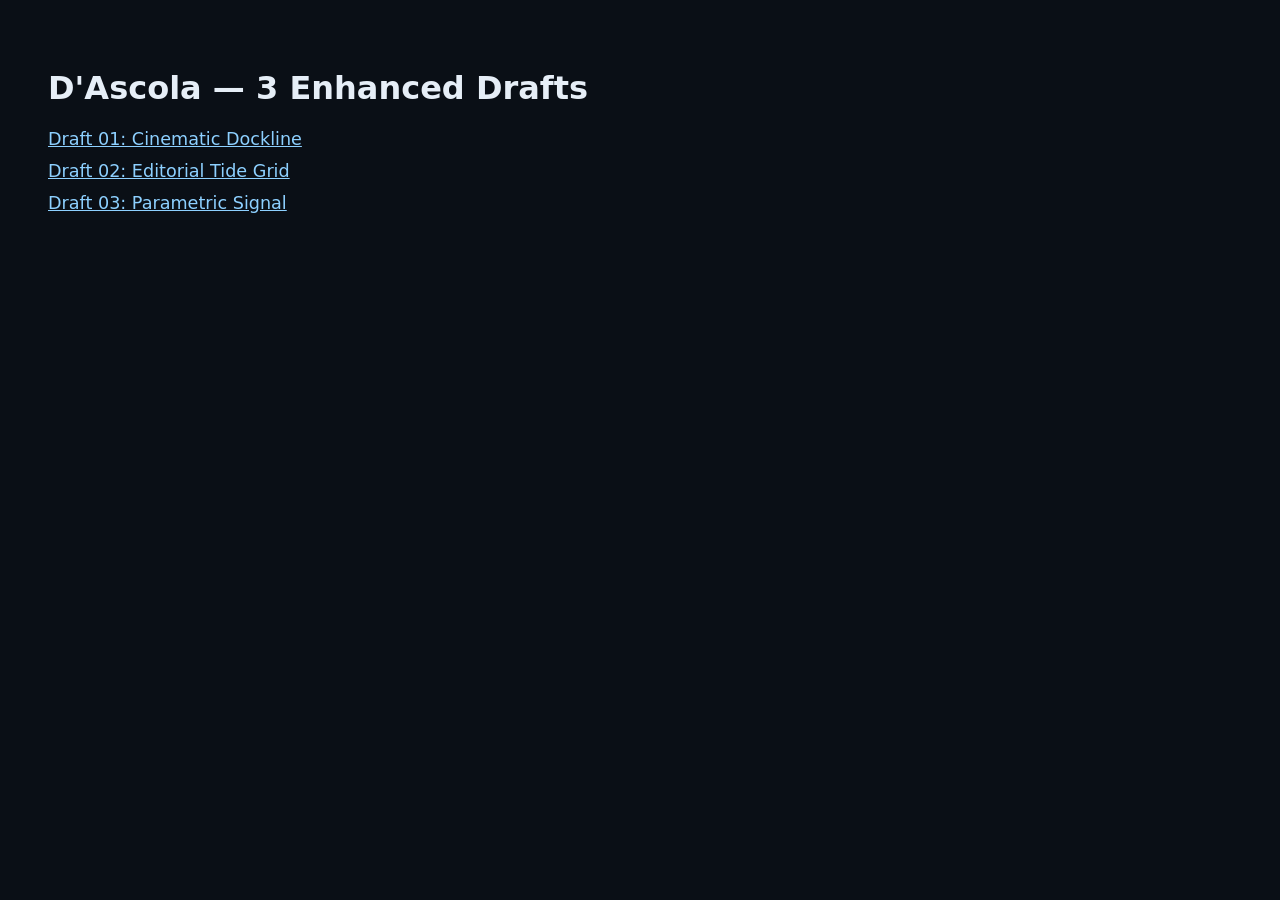
==== drafts/index.html @ a3f35da0 "Create three avant-garde website draft concepts with GSAP interactions" ====
<!doctype html><html lang="en"><head><meta charset="utf-8"><meta name="viewport" content="width=device-width,initial-scale=1"><title>D'Ascola Draft Deck</title><style>body{font-family:system-ui;background:#0a0f16;color:#e6eef7;padding:40px}a{display:block;color:#8dd0ff;margin:12px 0;font-size:1.1rem}</style></head><body><h1>D'Ascola — 3 Enhanced Drafts</h1><a href="draft-01-cinematic.html">Draft 01: Cinematic Dockline</a><a href="draft-02-editorial.html">Draft 02: Editorial Tide Grid</a><a href="draft-03-parametric.html">Draft 03: Parametric Signal</a></body></html>
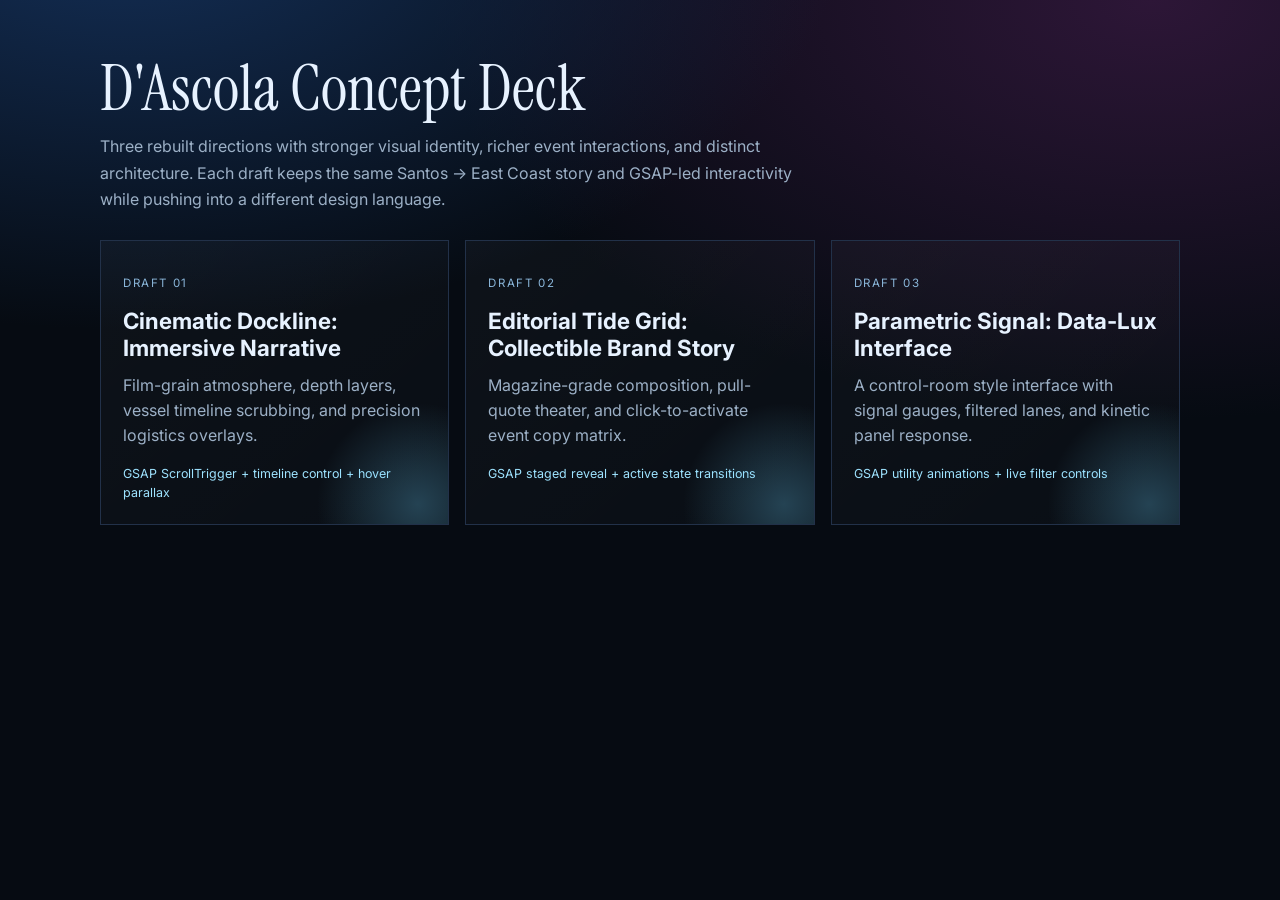
==== commit ba3aca85: "Rebuild all three D'Ascola concept drafts with distinct art directions" ====
--- a/drafts/index.html
+++ b/drafts/index.html
@@ -1 +1,84 @@
-<!doctype html><html lang="en"><head><meta charset="utf-8"><meta name="viewport" content="width=device-width,initial-scale=1"><title>D'Ascola Draft Deck</title><style>body{font-family:system-ui;background:#0a0f16;color:#e6eef7;padding:40px}a{display:block;color:#8dd0ff;margin:12px 0;font-size:1.1rem}</style></head><body><h1>D'Ascola — 3 Enhanced Drafts</h1><a href="draft-01-cinematic.html">Draft 01: Cinematic Dockline</a><a href="draft-02-editorial.html">Draft 02: Editorial Tide Grid</a><a href="draft-03-parametric.html">Draft 03: Parametric Signal</a></body></html>
+<!doctype html>
+<html lang="en">
+<head>
+  <meta charset="UTF-8" />
+  <meta name="viewport" content="width=device-width, initial-scale=1.0" />
+  <title>D'Ascola Concept Deck — Three New Directions</title>
+  <link rel="preconnect" href="https://fonts.googleapis.com">
+  <link rel="preconnect" href="https://fonts.gstatic.com" crossorigin>
+  <link href="https://fonts.googleapis.com/css2?family=Instrument+Serif:ital@0;1&family=Inter:wght@400;500;700&display=swap" rel="stylesheet">
+  <style>
+    :root { --bg:#060b12; --panel:#0f1824; --line:#223149; --text:#e7f2ff; --muted:#9cb0c6; --accent:#79d3ff; }
+    * { box-sizing: border-box; margin: 0; }
+    body {
+      font-family: Inter, system-ui, sans-serif;
+      background: radial-gradient(1200px 700px at 10% -10%, #143059, transparent 60%), radial-gradient(1200px 700px at 90% 0%, #2d1637, transparent 60%), var(--bg);
+      color: var(--text);
+      min-height: 100vh;
+      padding: 56px 24px;
+    }
+    .wrap { width: min(1080px, 100%); margin: 0 auto; }
+    h1 { font: 400 clamp(2.2rem, 6vw, 4rem)/1.02 'Instrument Serif', serif; margin-bottom: 12px; }
+    .lead { color: var(--muted); max-width: 70ch; line-height: 1.65; margin-bottom: 28px; }
+    .grid { display: grid; grid-template-columns: repeat(3,1fr); gap: 16px; }
+    .card {
+      display: block;
+      text-decoration: none;
+      color: inherit;
+      border: 1px solid var(--line);
+      background: linear-gradient(140deg, rgba(255,255,255,.03), rgba(255,255,255,.01));
+      padding: 22px;
+      min-height: 230px;
+      position: relative;
+      overflow: hidden;
+      transition: transform .35s ease, border-color .35s ease;
+    }
+    .card:hover { transform: translateY(-5px); border-color: var(--accent); }
+    .card::after {
+      content: "";
+      position: absolute;
+      width: 220px;
+      aspect-ratio: 1;
+      border-radius: 50%;
+      right: -80px;
+      bottom: -90px;
+      background: radial-gradient(circle, #70d4ff44, transparent 65%);
+      pointer-events: none;
+    }
+    .eyebrow { letter-spacing: .14em; text-transform: uppercase; font-size: .72rem; color: #8ab6d9; }
+    h2 { margin-top: 14px; font-size: 1.4rem; }
+    p { margin-top: 12px; color: var(--muted); line-height: 1.55; }
+    .tag { margin-top: 16px; font-size: .78rem; color: #9ee3ff; }
+    @media (max-width: 920px) { .grid { grid-template-columns: 1fr; } }
+  </style>
+</head>
+<body>
+  <div class="wrap">
+    <h1>D'Ascola Concept Deck</h1>
+    <p class="lead">Three rebuilt directions with stronger visual identity, richer event interactions, and distinct architecture. Each draft keeps the same Santos → East Coast story and GSAP-led interactivity while pushing into a different design language.</p>
+
+    <section class="grid">
+      <a class="card" href="draft-01-cinematic.html">
+        <p class="eyebrow">Draft 01</p>
+        <h2>Cinematic Dockline: Immersive Narrative</h2>
+        <p>Film-grain atmosphere, depth layers, vessel timeline scrubbing, and precision logistics overlays.</p>
+        <p class="tag">GSAP ScrollTrigger + timeline control + hover parallax</p>
+      </a>
+
+      <a class="card" href="draft-02-editorial.html">
+        <p class="eyebrow">Draft 02</p>
+        <h2>Editorial Tide Grid: Collectible Brand Story</h2>
+        <p>Magazine-grade composition, pull-quote theater, and click-to-activate event copy matrix.</p>
+        <p class="tag">GSAP staged reveal + active state transitions</p>
+      </a>
+
+      <a class="card" href="draft-03-parametric.html">
+        <p class="eyebrow">Draft 03</p>
+        <h2>Parametric Signal: Data-Lux Interface</h2>
+        <p>A control-room style interface with signal gauges, filtered lanes, and kinetic panel response.</p>
+        <p class="tag">GSAP utility animations + live filter controls</p>
+      </a>
+    </section>
+  </div>
+</body>
+</html>
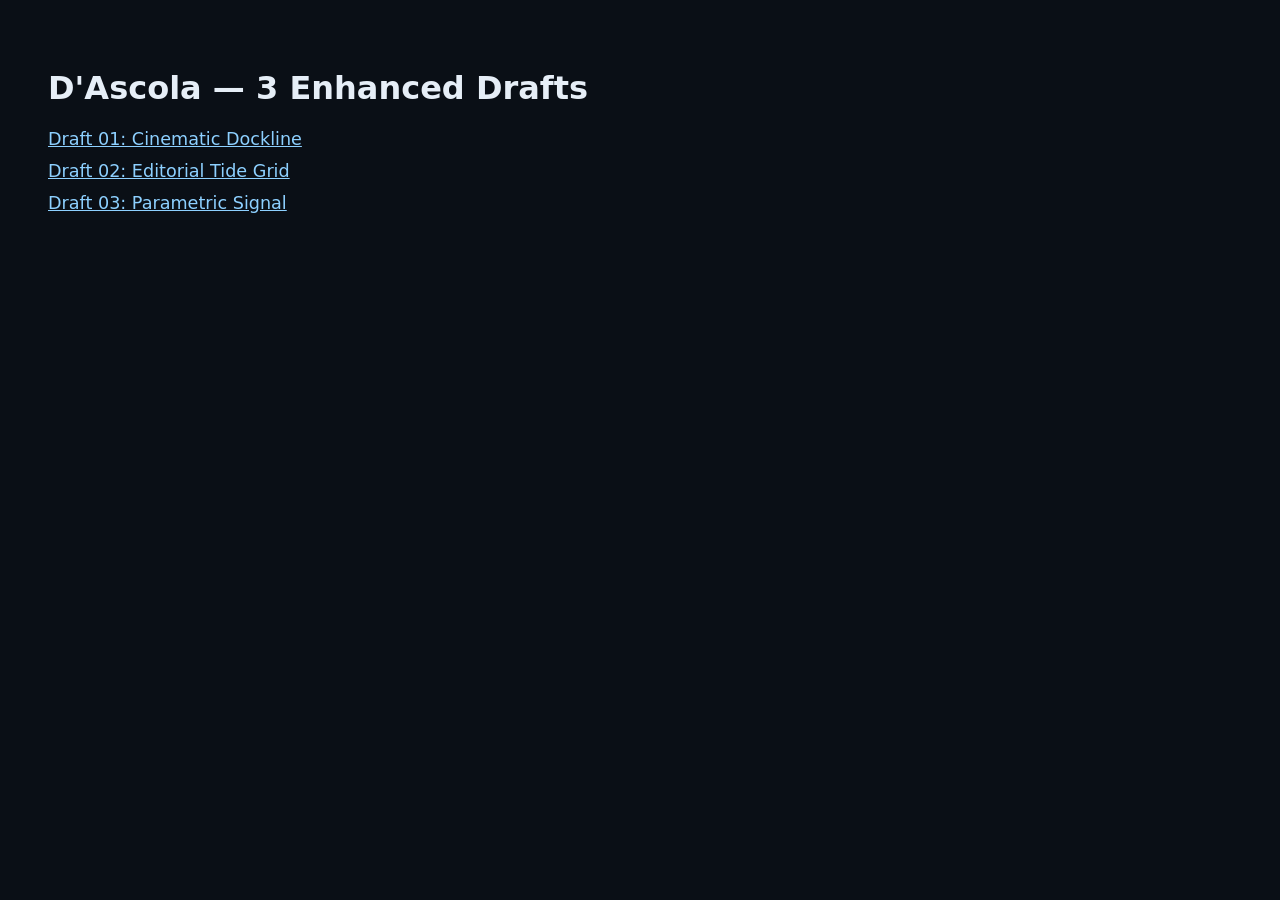
==== commit bd9798db: "Merge a3f35da0a374f229a67114752dec33047f19acd2 into 3420e98989067b31f27537555c64a38baf5a0313" ====
--- a/drafts/index.html
+++ b/drafts/index.html
@@ -1,84 +1 @@
-<!doctype html>
-<html lang="en">
-<head>
-  <meta charset="UTF-8" />
-  <meta name="viewport" content="width=device-width, initial-scale=1.0" />
-  <title>D'Ascola Concept Deck — Three New Directions</title>
-  <link rel="preconnect" href="https://fonts.googleapis.com">
-  <link rel="preconnect" href="https://fonts.gstatic.com" crossorigin>
-  <link href="https://fonts.googleapis.com/css2?family=Instrument+Serif:ital@0;1&family=Inter:wght@400;500;700&display=swap" rel="stylesheet">
-  <style>
-    :root { --bg:#060b12; --panel:#0f1824; --line:#223149; --text:#e7f2ff; --muted:#9cb0c6; --accent:#79d3ff; }
-    * { box-sizing: border-box; margin: 0; }
-    body {
-      font-family: Inter, system-ui, sans-serif;
-      background: radial-gradient(1200px 700px at 10% -10%, #143059, transparent 60%), radial-gradient(1200px 700px at 90% 0%, #2d1637, transparent 60%), var(--bg);
-      color: var(--text);
-      min-height: 100vh;
-      padding: 56px 24px;
-    }
-    .wrap { width: min(1080px, 100%); margin: 0 auto; }
-    h1 { font: 400 clamp(2.2rem, 6vw, 4rem)/1.02 'Instrument Serif', serif; margin-bottom: 12px; }
-    .lead { color: var(--muted); max-width: 70ch; line-height: 1.65; margin-bottom: 28px; }
-    .grid { display: grid; grid-template-columns: repeat(3,1fr); gap: 16px; }
-    .card {
-      display: block;
-      text-decoration: none;
-      color: inherit;
-      border: 1px solid var(--line);
-      background: linear-gradient(140deg, rgba(255,255,255,.03), rgba(255,255,255,.01));
-      padding: 22px;
-      min-height: 230px;
-      position: relative;
-      overflow: hidden;
-      transition: transform .35s ease, border-color .35s ease;
-    }
-    .card:hover { transform: translateY(-5px); border-color: var(--accent); }
-    .card::after {
-      content: "";
-      position: absolute;
-      width: 220px;
-      aspect-ratio: 1;
-      border-radius: 50%;
-      right: -80px;
-      bottom: -90px;
-      background: radial-gradient(circle, #70d4ff44, transparent 65%);
-      pointer-events: none;
-    }
-    .eyebrow { letter-spacing: .14em; text-transform: uppercase; font-size: .72rem; color: #8ab6d9; }
-    h2 { margin-top: 14px; font-size: 1.4rem; }
-    p { margin-top: 12px; color: var(--muted); line-height: 1.55; }
-    .tag { margin-top: 16px; font-size: .78rem; color: #9ee3ff; }
-    @media (max-width: 920px) { .grid { grid-template-columns: 1fr; } }
-  </style>
-</head>
-<body>
-  <div class="wrap">
-    <h1>D'Ascola Concept Deck</h1>
-    <p class="lead">Three rebuilt directions with stronger visual identity, richer event interactions, and distinct architecture. Each draft keeps the same Santos → East Coast story and GSAP-led interactivity while pushing into a different design language.</p>
-
-    <section class="grid">
-      <a class="card" href="draft-01-cinematic.html">
-        <p class="eyebrow">Draft 01</p>
-        <h2>Cinematic Dockline: Immersive Narrative</h2>
-        <p>Film-grain atmosphere, depth layers, vessel timeline scrubbing, and precision logistics overlays.</p>
-        <p class="tag">GSAP ScrollTrigger + timeline control + hover parallax</p>
-      </a>
-
-      <a class="card" href="draft-02-editorial.html">
-        <p class="eyebrow">Draft 02</p>
-        <h2>Editorial Tide Grid: Collectible Brand Story</h2>
-        <p>Magazine-grade composition, pull-quote theater, and click-to-activate event copy matrix.</p>
-        <p class="tag">GSAP staged reveal + active state transitions</p>
-      </a>
-
-      <a class="card" href="draft-03-parametric.html">
-        <p class="eyebrow">Draft 03</p>
-        <h2>Parametric Signal: Data-Lux Interface</h2>
-        <p>A control-room style interface with signal gauges, filtered lanes, and kinetic panel response.</p>
-        <p class="tag">GSAP utility animations + live filter controls</p>
-      </a>
-    </section>
-  </div>
-</body>
-</html>
+<!doctype html><html lang="en"><head><meta charset="utf-8"><meta name="viewport" content="width=device-width,initial-scale=1"><title>D'Ascola Draft Deck</title><style>body{font-family:system-ui;background:#0a0f16;color:#e6eef7;padding:40px}a{display:block;color:#8dd0ff;margin:12px 0;font-size:1.1rem}</style></head><body><h1>D'Ascola — 3 Enhanced Drafts</h1><a href="draft-01-cinematic.html">Draft 01: Cinematic Dockline</a><a href="draft-02-editorial.html">Draft 02: Editorial Tide Grid</a><a href="draft-03-parametric.html">Draft 03: Parametric Signal</a></body></html>
